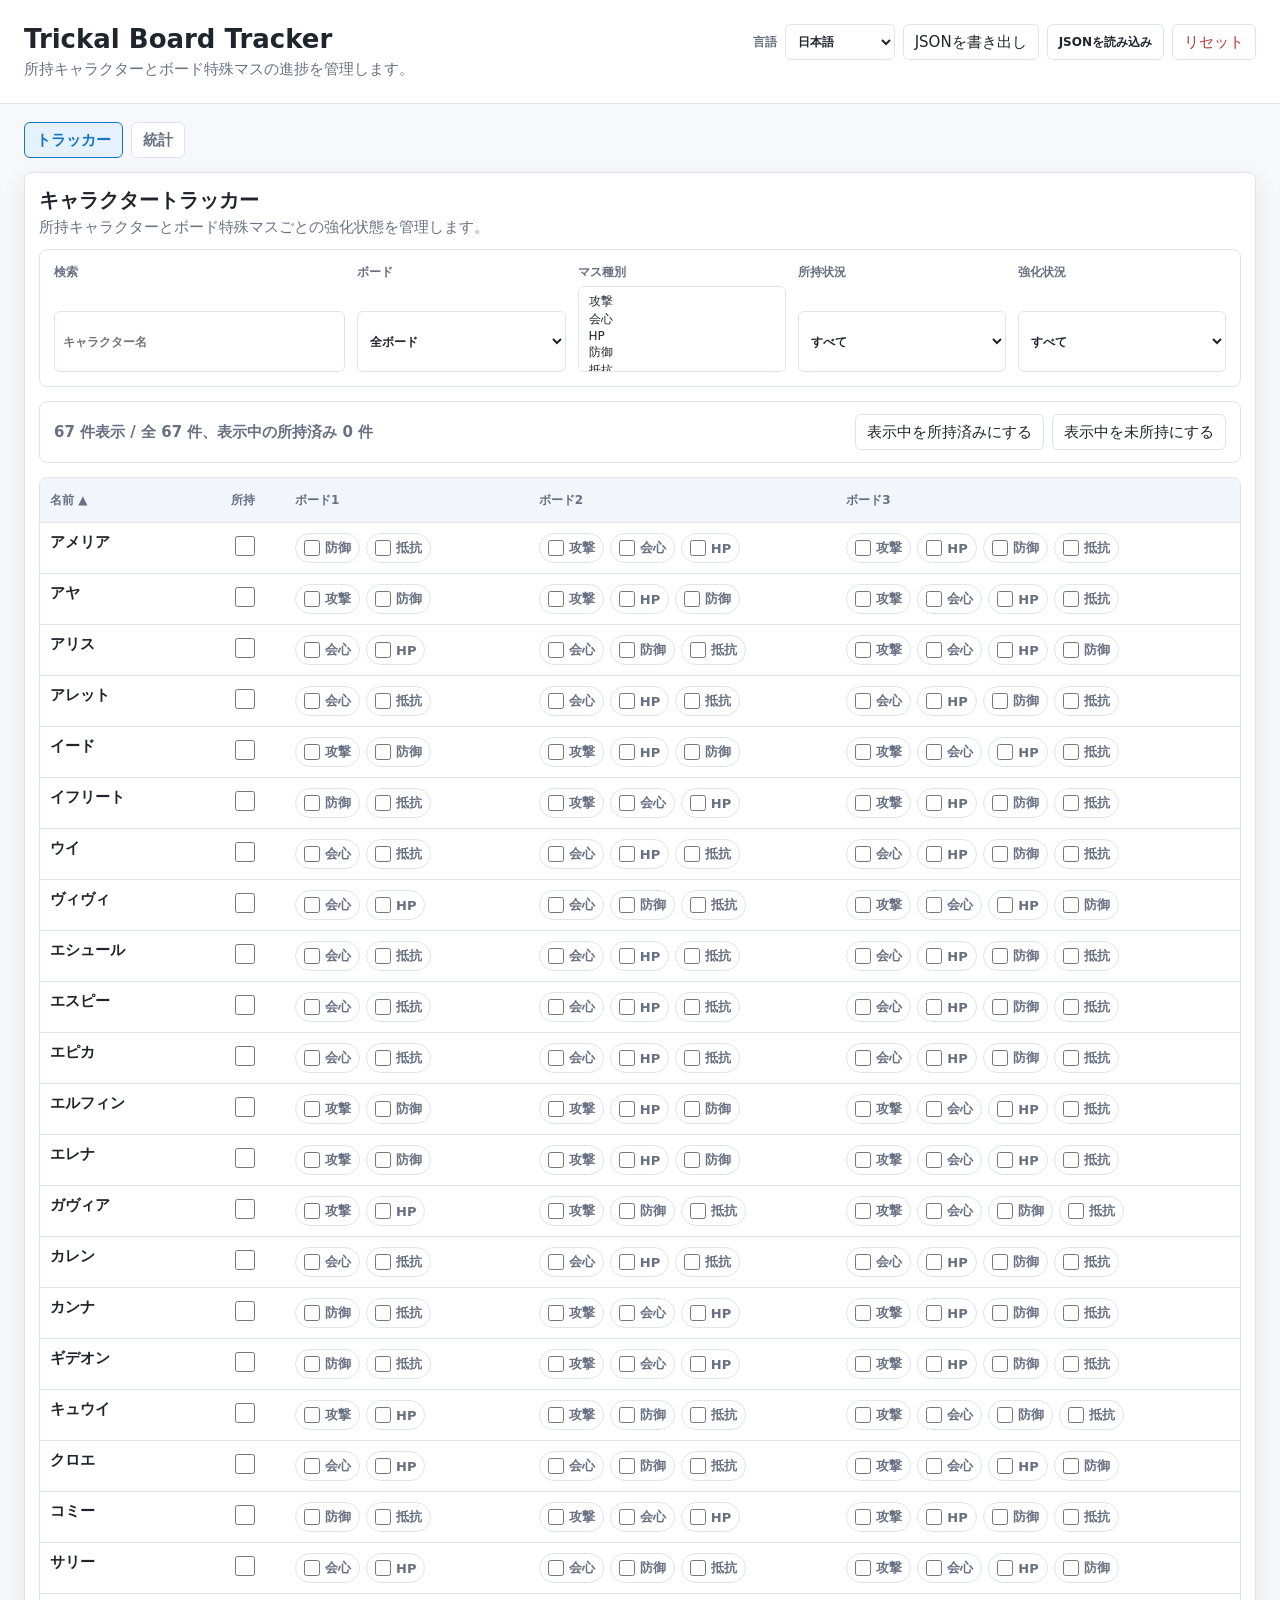
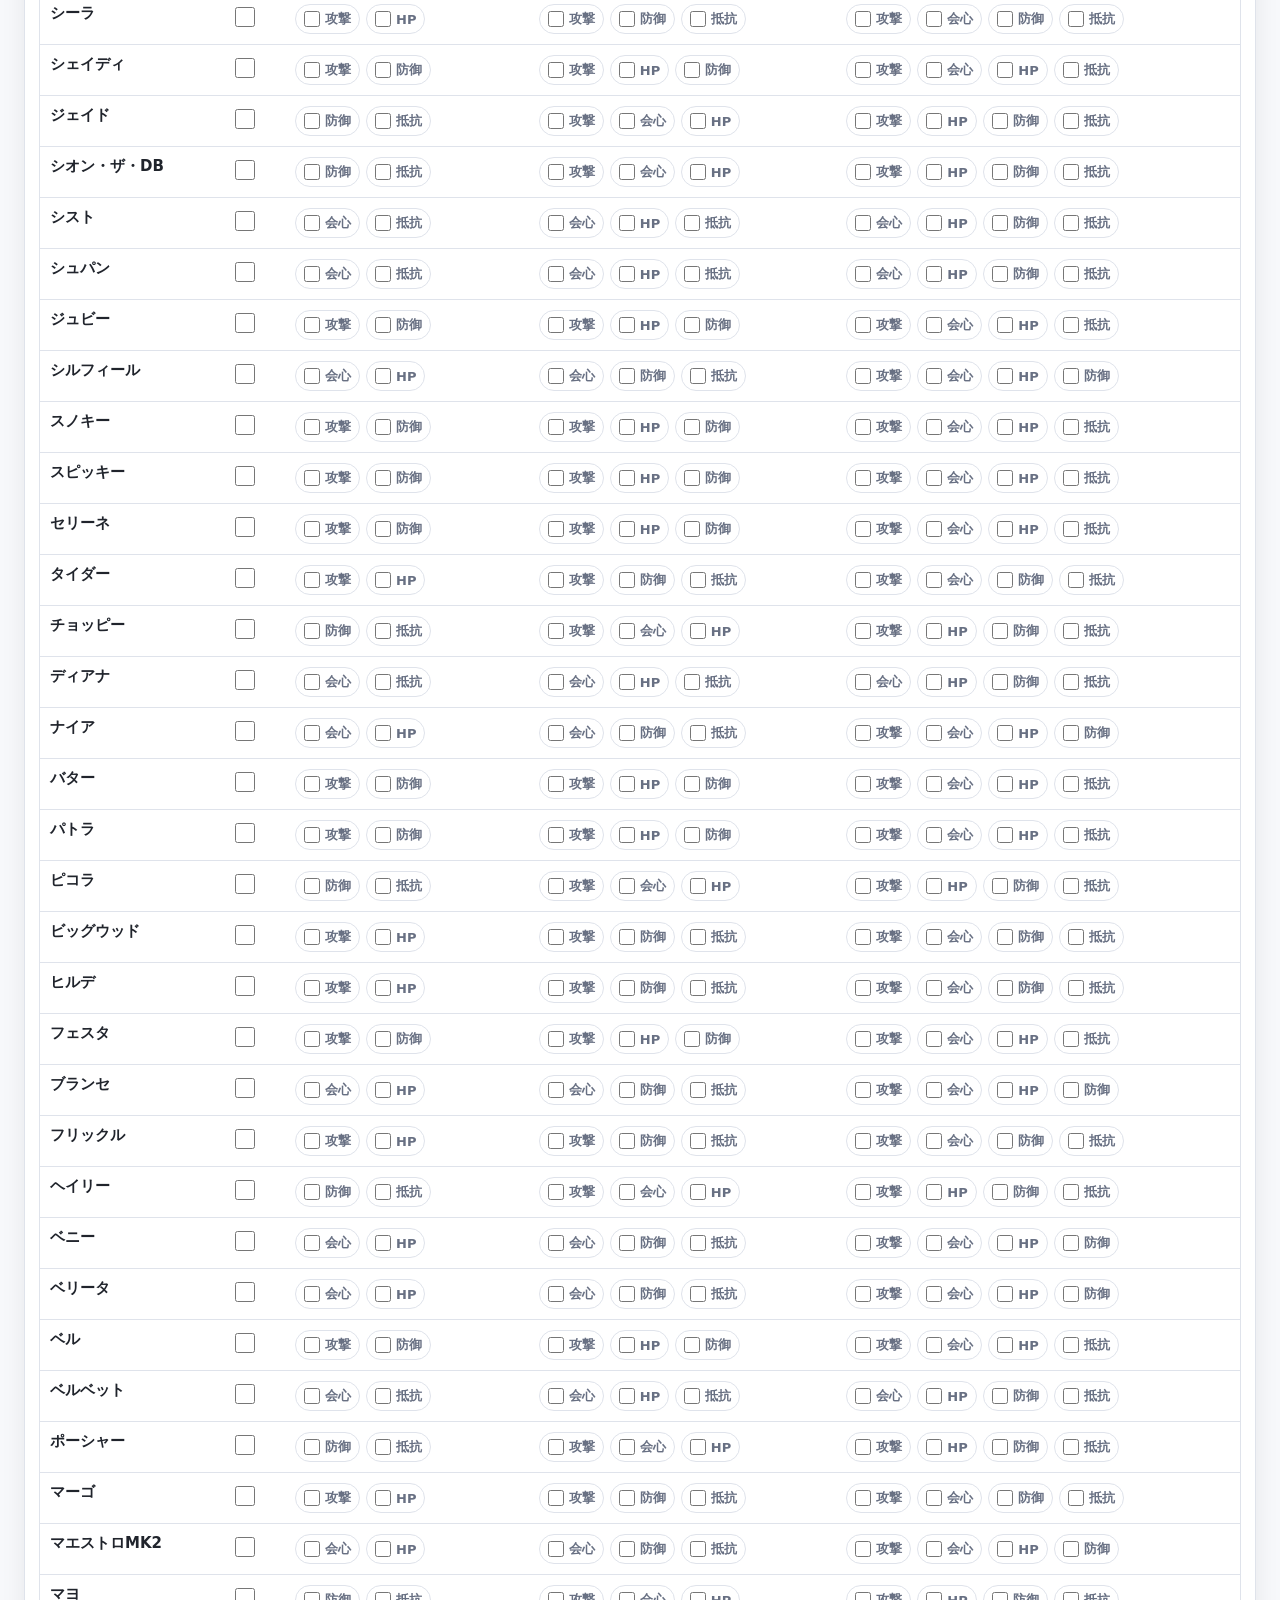
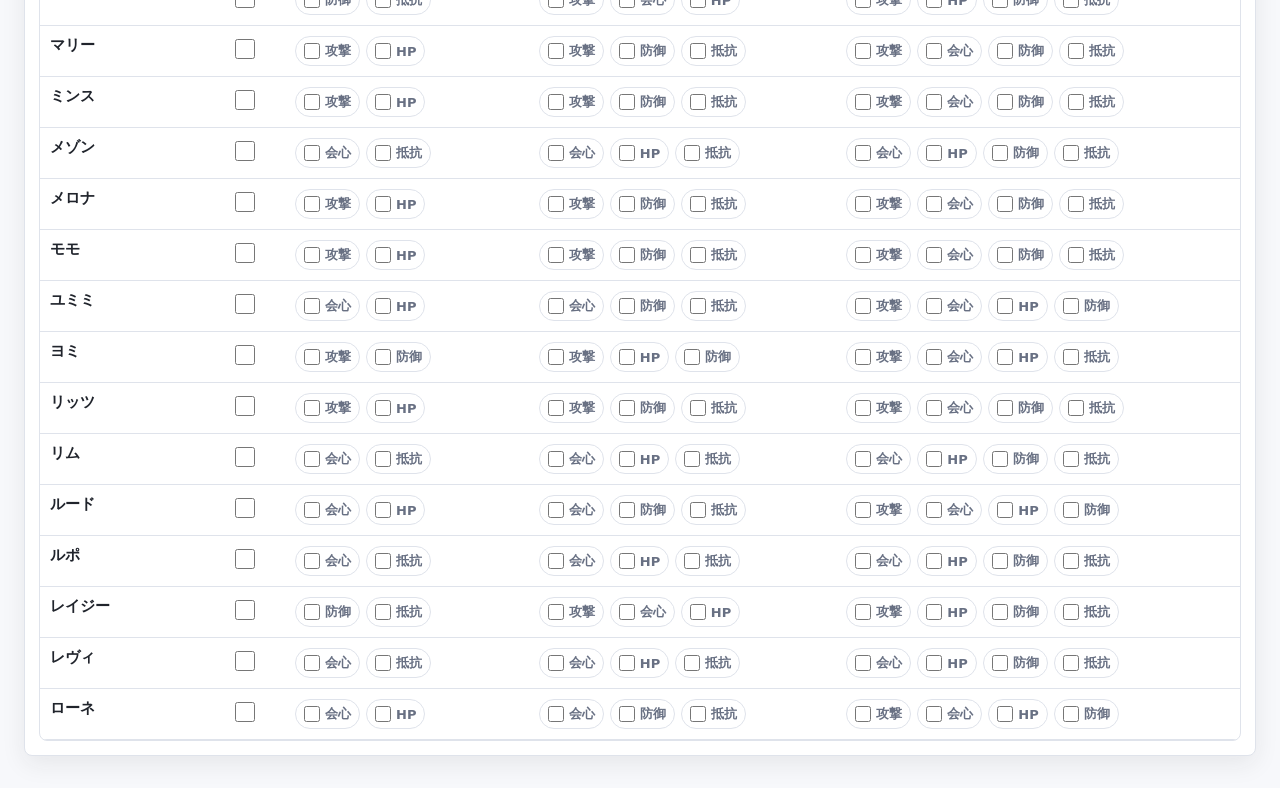
==== index.html @ 04f8f13d "Initial commit" ====
<!doctype html>
<html lang="ja">
<head>
  <meta charset="utf-8">
  <meta name="viewport" content="width=device-width, initial-scale=1">
  <title data-i18n="app.title">Trickal Board Tracker</title>
  <link rel="stylesheet" href="./styles.css">
</head>
<body>
  <header class="app-header">
    <div>
      <h1 data-i18n="app.title">Trickal Board Tracker</h1>
      <p data-i18n="app.subtitle">Owned characters and per-cell board upgrade planning.</p>
    </div>
    <div class="header-actions">
      <label class="language-control">
        <span data-i18n="language.label">Language</span>
        <select id="languageSelect">
          <option value="ja">日本語</option>
          <option value="en">English</option>
          <option value="zh-Hant">繁體中文</option>
        </select>
      </label>
      <button id="exportState" type="button" data-i18n="action.export">Export JSON</button>
      <label class="file-button">
        <span data-i18n="action.import">Import JSON</span>
        <input id="importState" type="file" accept="application/json,.json">
      </label>
      <button id="resetState" type="button" class="danger" data-i18n="action.reset">Reset</button>
    </div>
  </header>

  <main>
    <nav class="page-tabs" aria-label="Page sections">
      <button class="tab-button active" type="button" data-page-tab="tracker" data-i18n="tab.tracker">Tracker</button>
      <button class="tab-button" type="button" data-page-tab="stats" data-i18n="tab.statistics">Statistics</button>
    </nav>

    <section class="tab-panel" data-page-panel="stats" hidden>
    <section class="stats-panel" aria-label="Board statistics">
      <div class="section-heading">
        <div>
          <h2 data-i18n="stats.title">Board Statistics</h2>
          <p data-i18n="stats.description">Independent summary for special cells and 特級くれよん.</p>
        </div>
      </div>

      <div class="stats-filters" aria-label="Statistics filters">
        <label>
          <span data-i18n="filter.statsCell">Stats cell type</span>
          <select id="statsCellFilter" multiple></select>
        </label>
        <label>
          <span data-i18n="filter.statsOwnership">Stats ownership</span>
          <select id="statsOwnedFilter">
            <option value="all" data-i18n="option.all">All</option>
            <option value="owned" data-i18n="option.owned">Owned</option>
            <option value="unowned" data-i18n="option.unowned">Unowned</option>
          </select>
        </label>
      </div>

      <div class="sub-tabs" aria-label="Statistics board scope">
        <button class="sub-tab-button active" type="button" data-stats-board="all" data-i18n="board.all">All Boards</button>
        <button class="sub-tab-button" type="button" data-stats-board="board1" data-i18n="board.board1">Board 1</button>
        <button class="sub-tab-button" type="button" data-stats-board="board2" data-i18n="board.board2">Board 2</button>
        <button class="sub-tab-button" type="button" data-stats-board="board3" data-i18n="board.board3">Board 3</button>
      </div>

      <div class="stat-cards" id="statCards"></div>

      <div class="stats-breakdowns">
        <div class="breakdown">
          <h3 data-i18n="stats.byBoard">By Board</h3>
          <div class="mini-table-wrap">
            <table class="mini-table">
              <thead>
                <tr>
                  <th data-i18n="table.board">Board</th>
                  <th data-i18n="table.total">Total</th>
                  <th data-i18n="table.upgraded">Upgraded</th>
                  <th data-i18n="table.remaining">Remaining</th>
                  <th data-i18n="table.spent">Spent</th>
                  <th data-i18n="table.needed">Needed</th>
                </tr>
              </thead>
              <tbody id="boardStatsRows"></tbody>
            </table>
          </div>
        </div>
        <div class="breakdown">
          <h3 data-i18n="stats.byCell">By Cell Type</h3>
          <div class="mini-table-wrap">
            <table class="mini-table">
              <thead>
                <tr>
                  <th data-i18n="table.cell">Cell</th>
                  <th data-i18n="table.total">Total</th>
                  <th data-i18n="table.upgraded">Upgraded</th>
                  <th data-i18n="table.remaining">Remaining</th>
                  <th data-i18n="table.spent">Spent</th>
                  <th data-i18n="table.needed">Needed</th>
                </tr>
              </thead>
              <tbody id="cellStatsRows"></tbody>
            </table>
          </div>
        </div>
        <div class="breakdown matrix-breakdown">
          <h3 data-i18n="stats.matrix">Board x Cell</h3>
          <div class="mini-table-wrap">
            <table class="mini-table">
              <thead>
                <tr>
                  <th data-i18n="table.board">Board</th>
                  <th data-i18n="table.cell">Cell</th>
                  <th data-i18n="table.total">Total</th>
                  <th data-i18n="table.upgraded">Upgraded</th>
                  <th data-i18n="table.remaining">Remaining</th>
                  <th data-i18n="table.spent">Spent</th>
                  <th data-i18n="table.needed">Needed</th>
                </tr>
              </thead>
              <tbody id="matrixStatsRows"></tbody>
            </table>
          </div>
        </div>
      </div>
    </section>
    </section>

    <section class="tab-panel active" data-page-panel="tracker">
    <section class="tracker-panel" aria-label="Character tracker">
      <div class="section-heading tracker-heading">
        <div>
          <h2 data-i18n="tracker.title">Character Tracker</h2>
          <p data-i18n="tracker.description">Track owned characters and individual board special-cell upgrades.</p>
        </div>
      </div>

      <section class="filters" aria-label="Filters">
        <label>
          <span data-i18n="filter.search">Search</span>
          <input id="searchInput" type="search" placeholder="Character name" data-i18n-placeholder="filter.searchPlaceholder">
        </label>
        <label>
          <span data-i18n="filter.board">Board</span>
          <select id="boardFilter">
            <option value="all" data-i18n="board.all">All boards</option>
            <option value="board1" data-i18n="board.board1">Board 1</option>
            <option value="board2" data-i18n="board.board2">Board 2</option>
            <option value="board3" data-i18n="board.board3">Board 3</option>
          </select>
        </label>
        <label>
          <span data-i18n="filter.cell">Cell type</span>
          <select id="cellFilter" multiple></select>
        </label>
        <label>
          <span data-i18n="filter.ownership">Ownership</span>
          <select id="ownedFilter">
            <option value="all" data-i18n="option.all">All</option>
            <option value="owned" data-i18n="option.owned">Owned</option>
            <option value="unowned" data-i18n="option.unowned">Unowned</option>
          </select>
        </label>
        <label>
          <span data-i18n="filter.upgradeStatus">Upgrade status</span>
          <select id="upgradeFilter">
            <option value="all" data-i18n="option.all">All</option>
            <option value="has-upgraded" data-i18n="option.hasUpgraded">Has upgraded cells</option>
            <option value="has-unupgraded" data-i18n="option.hasUnupgraded">Has unupgraded visible cells</option>
            <option value="fully-upgraded" data-i18n="option.fullyUpgraded">Fully upgraded for filter</option>
          </select>
        </label>
      </section>

    <section class="toolbar" aria-label="Visible row actions">
      <div id="summaryText" class="summary"></div>
      <div class="toolbar-actions">
        <button id="markVisibleOwned" type="button" data-i18n="action.markVisibleOwned">Mark Visible Owned</button>
        <button id="markVisibleUnowned" type="button" data-i18n="action.markVisibleUnowned">Mark Visible Unowned</button>
      </div>
    </section>

    <section class="table-wrap" aria-label="Character board options">
      <table>
        <thead>
          <tr>
            <th data-sort-column="name" aria-sort="ascending"><button class="sort-button" type="button" data-i18n="table.name">Name</button></th>
            <th data-sort-column="owned" aria-sort="none"><button class="sort-button" type="button" data-i18n="table.owned">Owned</button></th>
            <th data-sort-column="board1" aria-sort="none"><button class="sort-button" type="button" data-i18n="board.board1">Board 1</button></th>
            <th data-sort-column="board2" aria-sort="none"><button class="sort-button" type="button" data-i18n="board.board2">Board 2</button></th>
            <th data-sort-column="board3" aria-sort="none"><button class="sort-button" type="button" data-i18n="board.board3">Board 3</button></th>
          </tr>
        </thead>
        <tbody id="characterRows"></tbody>
      </table>
      <p id="emptyState" class="empty" hidden data-i18n="empty.noCharacters">No characters match the current filters.</p>
    </section>
    </section>
    </section>
  </main>

  <template id="rowTemplate">
    <tr>
      <td class="name-cell"></td>
      <td class="owned-cell"></td>
      <td class="board-cell" data-board="board1"></td>
      <td class="board-cell" data-board="board2"></td>
      <td class="board-cell" data-board="board3"></td>
    </tr>
  </template>

  <script src="./data/i18n.js"></script>
  <script src="./data/board-data.js"></script>
  <script src="./data/characters.js"></script>
  <script src="./app.js"></script>
</body>
</html>
---- styles.css ----
:root {
  color-scheme: light;
  --bg: #f7f8fb;
  --panel: #ffffff;
  --text: #20242c;
  --muted: #687083;
  --line: #dfe3eb;
  --accent: #1377c5;
  --accent-soft: #e6f2fb;
  --done: #247a4d;
  --done-soft: #e7f5ee;
  --danger: #b73737;
  --shadow: 0 8px 24px rgba(32, 36, 44, 0.08);
}

* {
  box-sizing: border-box;
}

body {
  margin: 0;
  background: var(--bg);
  color: var(--text);
  font-family: system-ui, -apple-system, BlinkMacSystemFont, "Segoe UI", sans-serif;
  font-size: 15px;
}

button,
input,
select {
  font: inherit;
}

button,
.file-button {
  border: 1px solid var(--line);
  border-radius: 6px;
  background: var(--panel);
  color: var(--text);
  cursor: pointer;
  min-height: 36px;
  padding: 7px 11px;
}

button:hover,
.file-button:hover {
  border-color: var(--accent);
}

button.danger {
  color: var(--danger);
}

.app-header {
  display: flex;
  align-items: flex-start;
  justify-content: space-between;
  gap: 20px;
  padding: 24px;
  border-bottom: 1px solid var(--line);
  background: var(--panel);
}

.app-header h1 {
  margin: 0;
  font-size: 26px;
  letter-spacing: 0;
}

.app-header p {
  margin: 6px 0 0;
  color: var(--muted);
}

.header-actions,
.toolbar-actions {
  display: flex;
  flex-wrap: wrap;
  gap: 8px;
}

.language-control {
  align-items: center;
  display: grid;
  grid-template-columns: auto minmax(110px, 1fr);
  gap: 8px;
}

.language-control select {
  min-height: 36px;
}

.file-button {
  display: inline-flex;
  align-items: center;
  position: relative;
  overflow: hidden;
}

.file-button input {
  position: absolute;
  inset: 0;
  opacity: 0;
  cursor: pointer;
}

main {
  padding: 18px 24px 32px;
}

.page-tabs,
.sub-tabs {
  display: flex;
  flex-wrap: wrap;
  gap: 8px;
}

.page-tabs {
  margin-bottom: 14px;
}

.sub-tabs {
  margin-top: 12px;
}

.tab-button,
.sub-tab-button {
  background: #fff;
  color: var(--muted);
  font-weight: 700;
}

.tab-button.active,
.sub-tab-button.active {
  border-color: var(--accent);
  background: var(--accent-soft);
  color: var(--accent);
}

.tab-panel[hidden] {
  display: none;
}

.stats-panel,
.tracker-panel,
.filters,
.toolbar,
.table-wrap {
  background: var(--panel);
  border: 1px solid var(--line);
  border-radius: 8px;
  box-shadow: var(--shadow);
}

.stats-panel,
.tracker-panel {
  padding: 14px;
}

.section-heading {
  display: flex;
  align-items: flex-start;
  justify-content: space-between;
  gap: 16px;
  margin-bottom: 12px;
}

.section-heading h2 {
  margin: 0;
  font-size: 20px;
  letter-spacing: 0;
}

.section-heading p {
  margin: 4px 0 0;
  color: var(--muted);
}

.tracker-heading {
  margin-bottom: 12px;
}

.filters {
  display: grid;
  grid-template-columns: minmax(180px, 1.4fr) repeat(4, minmax(130px, 1fr));
  gap: 12px;
  padding: 14px;
  box-shadow: none;
}

.stats-filters {
  display: grid;
  grid-template-columns: repeat(2, minmax(140px, 1fr));
  gap: 12px;
}

.stat-cards {
  display: grid;
  grid-template-columns: repeat(6, minmax(120px, 1fr));
  gap: 10px;
  margin-top: 14px;
}

.stat-card {
  border: 1px solid var(--line);
  border-radius: 8px;
  background: #fbfcfe;
  padding: 10px;
}

.stat-card strong {
  display: block;
  margin-top: 4px;
  font-size: 22px;
  line-height: 1.15;
}

.stat-card span {
  color: var(--muted);
  font-size: 12px;
  font-weight: 700;
}

.stats-breakdowns {
  display: grid;
  grid-template-columns: repeat(2, minmax(0, 1fr));
  gap: 14px;
  margin-top: 14px;
}

.breakdown {
  min-width: 0;
}

.matrix-breakdown {
  grid-column: 1 / -1;
}

.breakdown h3 {
  margin: 0 0 8px;
  color: var(--muted);
  font-size: 13px;
  text-transform: uppercase;
}

.mini-table-wrap {
  overflow-x: auto;
  border: 1px solid var(--line);
  border-radius: 8px;
}

.mini-table {
  min-width: 0;
  font-size: 13px;
}

.mini-table th,
.mini-table td {
  padding: 8px;
}

.mini-table th {
  position: static;
}

.mini-table td:not(:first-child),
.mini-table th:not(:first-child) {
  text-align: right;
}

label {
  display: grid;
  gap: 5px;
  color: var(--muted);
  font-size: 12px;
  font-weight: 650;
}

input,
select {
  width: 100%;
  min-height: 36px;
  border: 1px solid var(--line);
  border-radius: 6px;
  background: #fff;
  color: var(--text);
  padding: 6px 8px;
}

select[multiple] {
  min-height: 84px;
}

.toolbar {
  display: flex;
  align-items: center;
  justify-content: space-between;
  gap: 16px;
  margin-top: 14px;
  padding: 12px 14px;
  box-shadow: none;
}

.summary {
  color: var(--muted);
  font-weight: 650;
}

.table-wrap {
  margin-top: 14px;
  overflow-x: auto;
  box-shadow: none;
}

table {
  width: 100%;
  min-width: 820px;
  border-collapse: collapse;
}

th,
td {
  border-bottom: 1px solid var(--line);
  padding: 10px;
  text-align: left;
  vertical-align: top;
}

th {
  position: sticky;
  top: 0;
  z-index: 1;
  background: #f2f5f9;
  font-size: 12px;
  text-transform: uppercase;
  color: var(--muted);
}

.sort-button {
  display: inline-flex;
  align-items: center;
  justify-content: flex-start;
  min-height: 24px;
  width: 100%;
  border: 0;
  border-radius: 4px;
  background: transparent;
  padding: 0;
  color: inherit;
  font: inherit;
  letter-spacing: inherit;
  text-align: left;
  text-transform: inherit;
  cursor: pointer;
}

.sort-button:focus-visible {
  outline: 2px solid var(--accent);
  outline-offset: 2px;
}

.sort-button:hover {
  color: var(--text);
}

tbody tr:hover {
  background: #fbfcfe;
}

.name-cell {
  font-weight: 750;
  white-space: nowrap;
}

.owned-control {
  display: inline-flex;
  align-items: center;
  justify-content: center;
}

.owned-control input {
  width: 20px;
  height: 20px;
  min-height: 20px;
}

.cell-list {
  display: flex;
  flex-wrap: wrap;
  gap: 6px;
  min-width: 160px;
}

.cell-chip {
  display: inline-flex;
  align-items: center;
  gap: 5px;
  min-height: 30px;
  border: 1px solid var(--line);
  border-radius: 999px;
  background: #fff;
  padding: 4px 8px;
  color: var(--muted);
  font-size: 13px;
  font-weight: 650;
}

.cell-chip input {
  width: 16px;
  height: 16px;
  min-height: 16px;
  margin: 0;
}

.cell-chip.upgraded {
  border-color: #98d4b5;
  background: var(--done-soft);
  color: var(--done);
}

.empty {
  margin: 0;
  padding: 24px;
  color: var(--muted);
  text-align: center;
}

@media (max-width: 980px) {
  .app-header,
  .toolbar {
    flex-direction: column;
    align-items: stretch;
  }

  .filters {
    grid-template-columns: repeat(2, minmax(0, 1fr));
  }

  .stats-filters,
  .stat-cards,
  .stats-breakdowns {
    grid-template-columns: repeat(2, minmax(0, 1fr));
  }

  .matrix-breakdown {
    grid-column: auto;
  }
}

@media (max-width: 640px) {
  .app-header,
  main {
    padding-left: 14px;
    padding-right: 14px;
  }

  .filters {
    grid-template-columns: 1fr;
  }

  .stats-filters,
  .stat-cards,
  .stats-breakdowns {
    grid-template-columns: 1fr;
  }

  .header-actions,
  .toolbar-actions {
    display: grid;
    grid-template-columns: 1fr;
  }
}
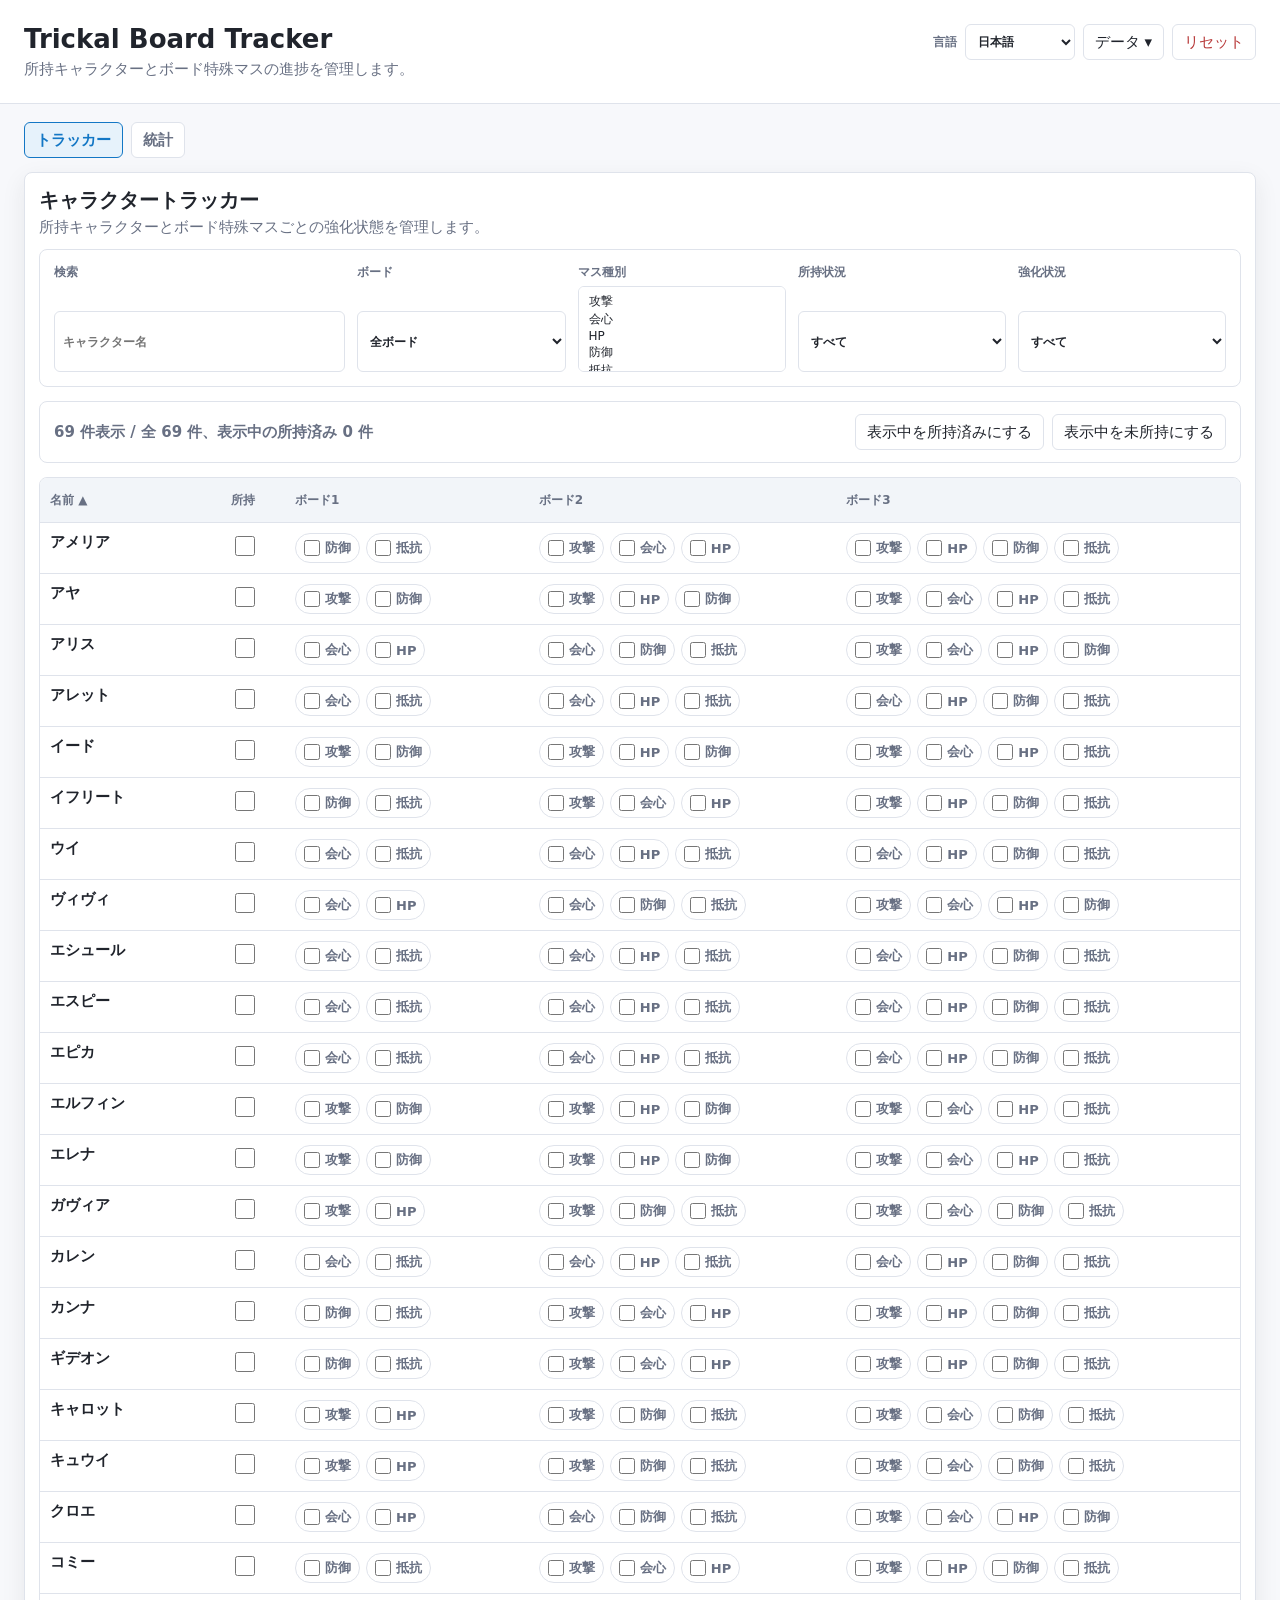
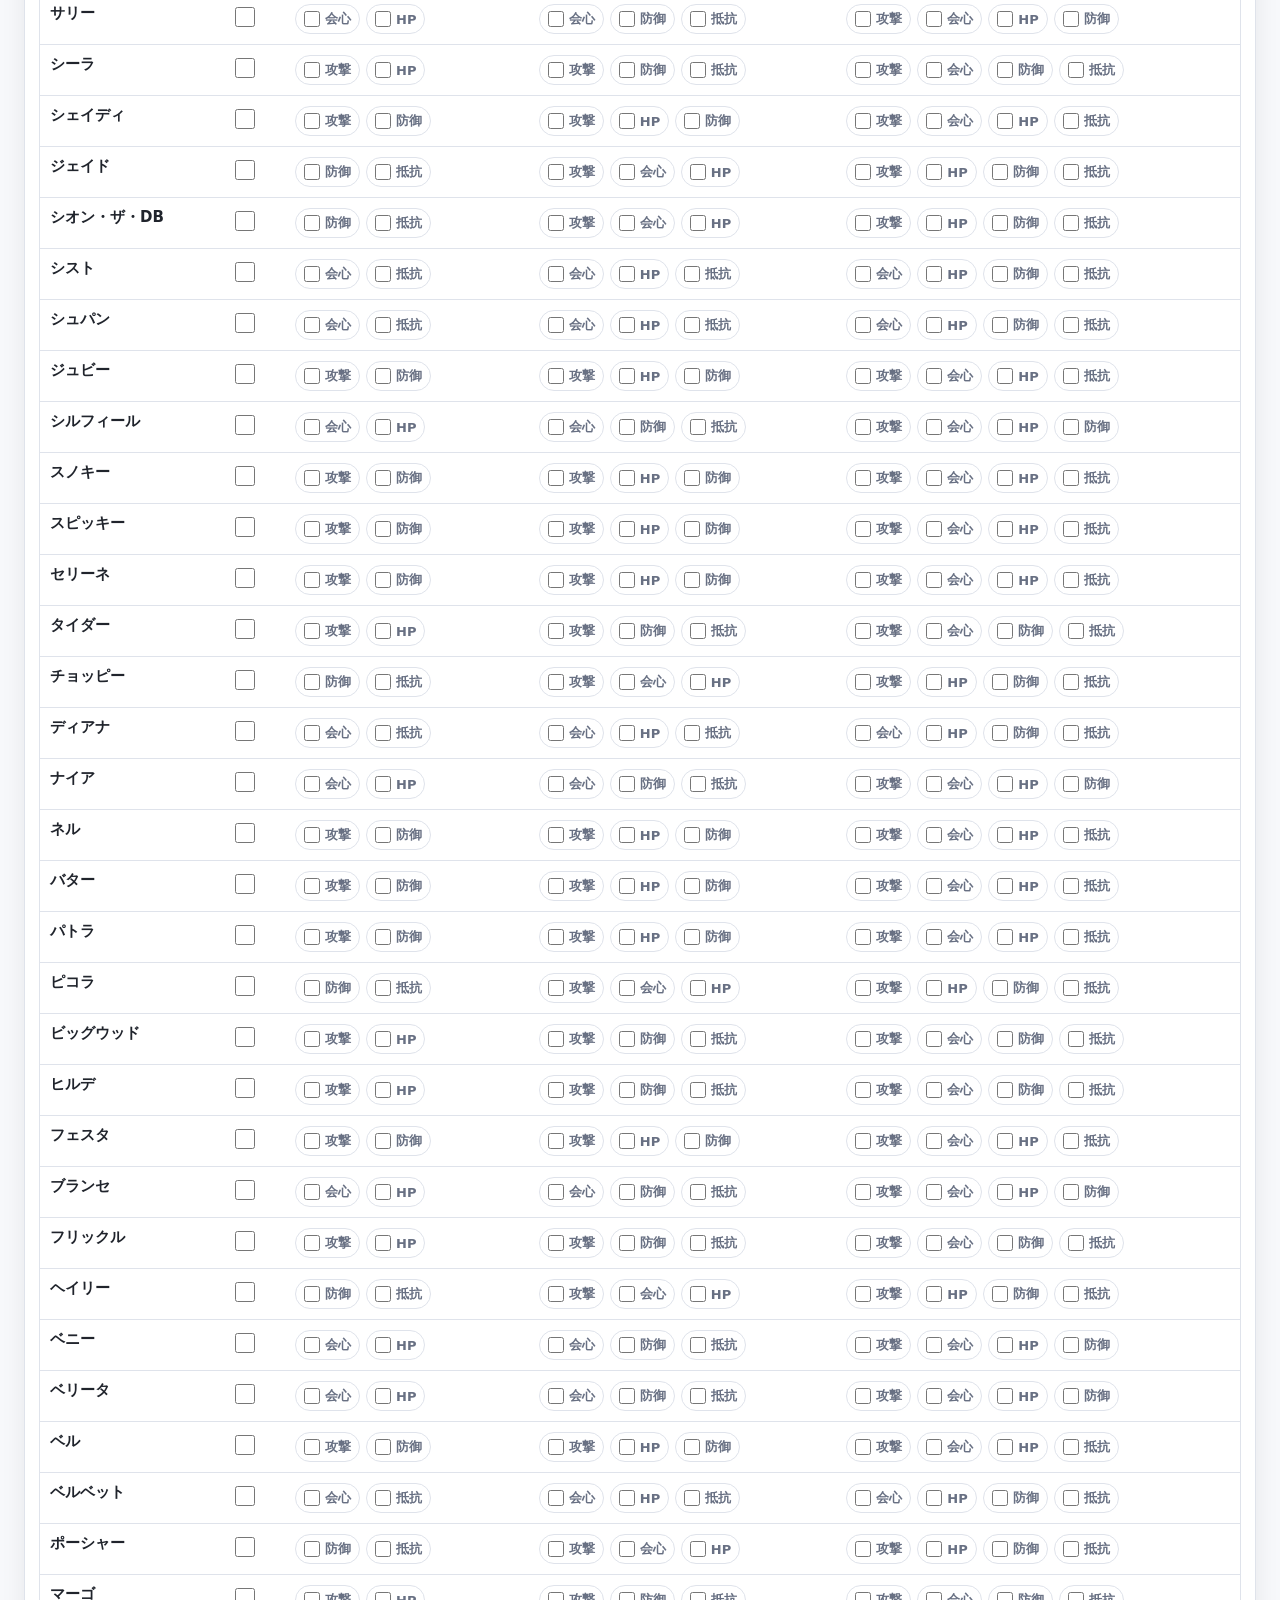
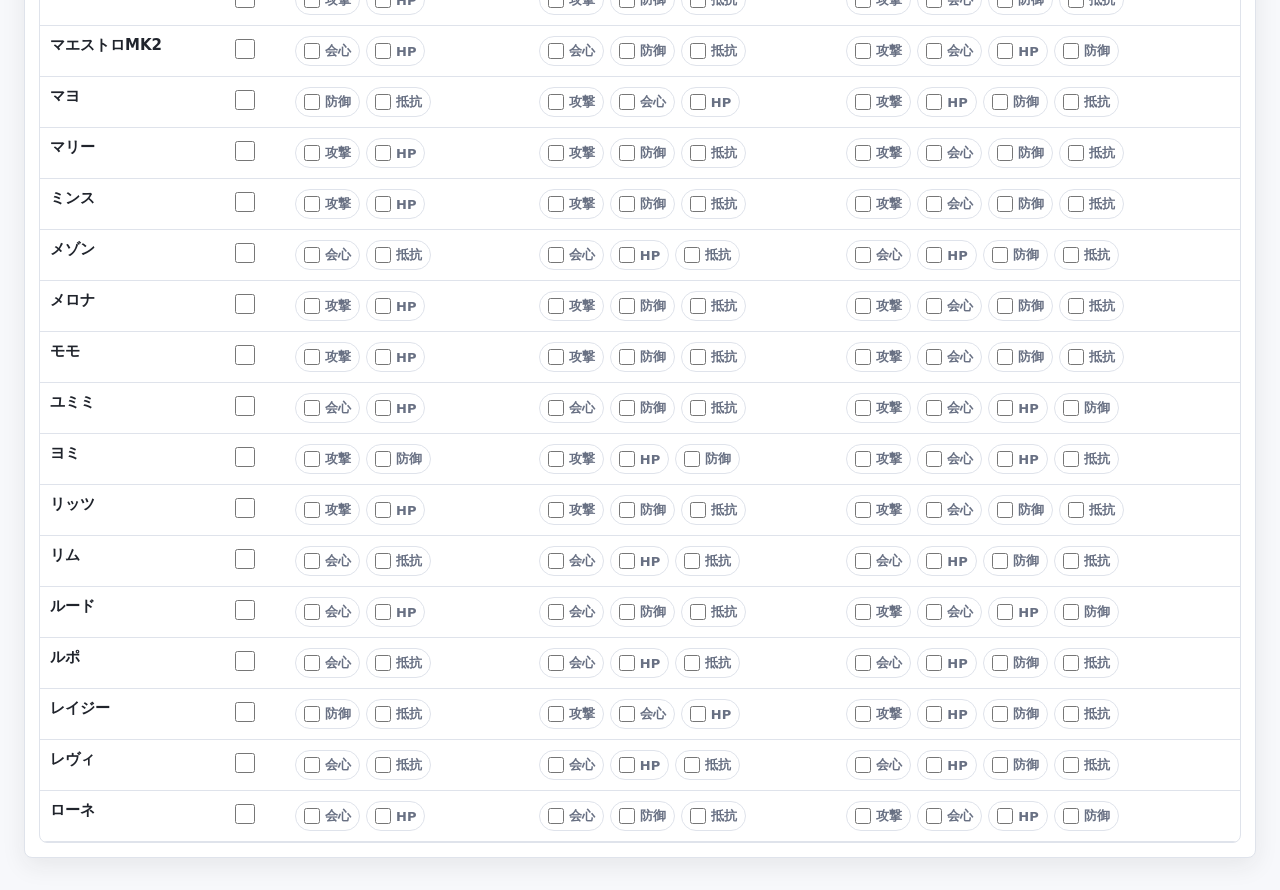
==== commit b97c0237: "Google Drive同期機能を追加し、データメニューを実装" ====
--- a/index.html
+++ b/index.html
@@ -21,11 +21,21 @@
           <option value="zh-Hant">繁體中文</option>
         </select>
       </label>
-      <button id="exportState" type="button" data-i18n="action.export">Export JSON</button>
-      <label class="file-button">
-        <span data-i18n="action.import">Import JSON</span>
-        <input id="importState" type="file" accept="application/json,.json">
-      </label>
+      <div id="dataMenu" class="data-menu">
+        <button id="dataMenuButton" class="data-menu-button" type="button" aria-haspopup="true" aria-expanded="false" data-i18n="action.dataMenu">Data</button>
+        <div id="dataMenuPanel" class="data-menu-panel" role="menu" hidden>
+          <button id="exportState" class="menu-item" type="button" role="menuitem" data-i18n="action.export">Export JSON</button>
+          <label id="importStateLabel" class="file-button menu-item" role="menuitem" tabindex="0">
+            <span data-i18n="action.import">Import JSON</span>
+            <input id="importState" type="file" accept="application/json,.json">
+          </label>
+          <div class="menu-separator" role="separator"></div>
+          <button id="connectDrive" class="menu-item" type="button" role="menuitem" data-i18n="action.driveConnect">Connect Google Drive</button>
+          <button id="saveDrive" class="menu-item" type="button" role="menuitem" data-i18n="action.driveSave">Save to Drive</button>
+          <button id="loadDrive" class="menu-item" type="button" role="menuitem" data-i18n="action.driveLoad">Load from Drive</button>
+          <span id="driveStatus" class="drive-status" role="status" aria-live="polite"></span>
+        </div>
+      </div>
       <button id="resetState" type="button" class="danger" data-i18n="action.reset">Reset</button>
     </div>
   </header>
@@ -215,6 +225,8 @@
   <script src="./data/i18n.js"></script>
   <script src="./data/board-data.js"></script>
   <script src="./data/characters.js"></script>
+  <script src="./data/google-config.js"></script>
+  <script src="https://accounts.google.com/gsi/client" async defer></script>
   <script src="./app.js"></script>
 </body>
 </html>
--- a/styles.css
+++ b/styles.css
@@ -74,6 +74,7 @@
 
 .header-actions,
 .toolbar-actions {
+  align-items: center;
   display: flex;
   flex-wrap: wrap;
   gap: 8px;
@@ -102,6 +103,80 @@
   inset: 0;
   opacity: 0;
   cursor: pointer;
+}
+
+.data-menu {
+  position: relative;
+}
+
+.data-menu-button::after {
+  content: " ▾";
+}
+
+.data-menu-panel {
+  position: absolute;
+  right: 0;
+  top: calc(100% + 6px);
+  z-index: 10;
+  display: grid;
+  min-width: 230px;
+  padding: 6px;
+  border: 1px solid var(--line);
+  border-radius: 8px;
+  background: var(--panel);
+  box-shadow: var(--shadow);
+}
+
+.data-menu-panel[hidden] {
+  display: none;
+}
+
+.data-menu:hover .data-menu-panel:not([hidden]) {
+  display: grid;
+}
+
+.menu-item {
+  width: 100%;
+  min-height: 34px;
+  border: 0;
+  border-radius: 6px;
+  background: transparent;
+  padding: 7px 9px;
+  color: var(--text);
+  font-size: 14px;
+  text-align: left;
+}
+
+.menu-item:hover,
+.menu-item:focus-visible {
+  background: var(--accent-soft);
+  color: var(--accent);
+  outline: 0;
+}
+
+.menu-item:disabled {
+  color: var(--muted);
+  cursor: not-allowed;
+  opacity: 0.65;
+}
+
+.file-button.menu-item {
+  display: flex;
+  border: 0;
+}
+
+.menu-separator {
+  height: 1px;
+  margin: 6px 2px;
+  background: var(--line);
+}
+
+.drive-status {
+  color: var(--muted);
+  font-size: 12px;
+  font-weight: 650;
+  max-width: 230px;
+  padding: 7px 9px 5px;
 }
 
 main {
@@ -469,4 +544,16 @@
     display: grid;
     grid-template-columns: 1fr;
   }
-}
+
+  .data-menu,
+  .data-menu-button {
+    width: 100%;
+  }
+
+  .data-menu-panel {
+    position: static;
+    margin-top: 6px;
+    min-width: 0;
+    width: 100%;
+  }
+}
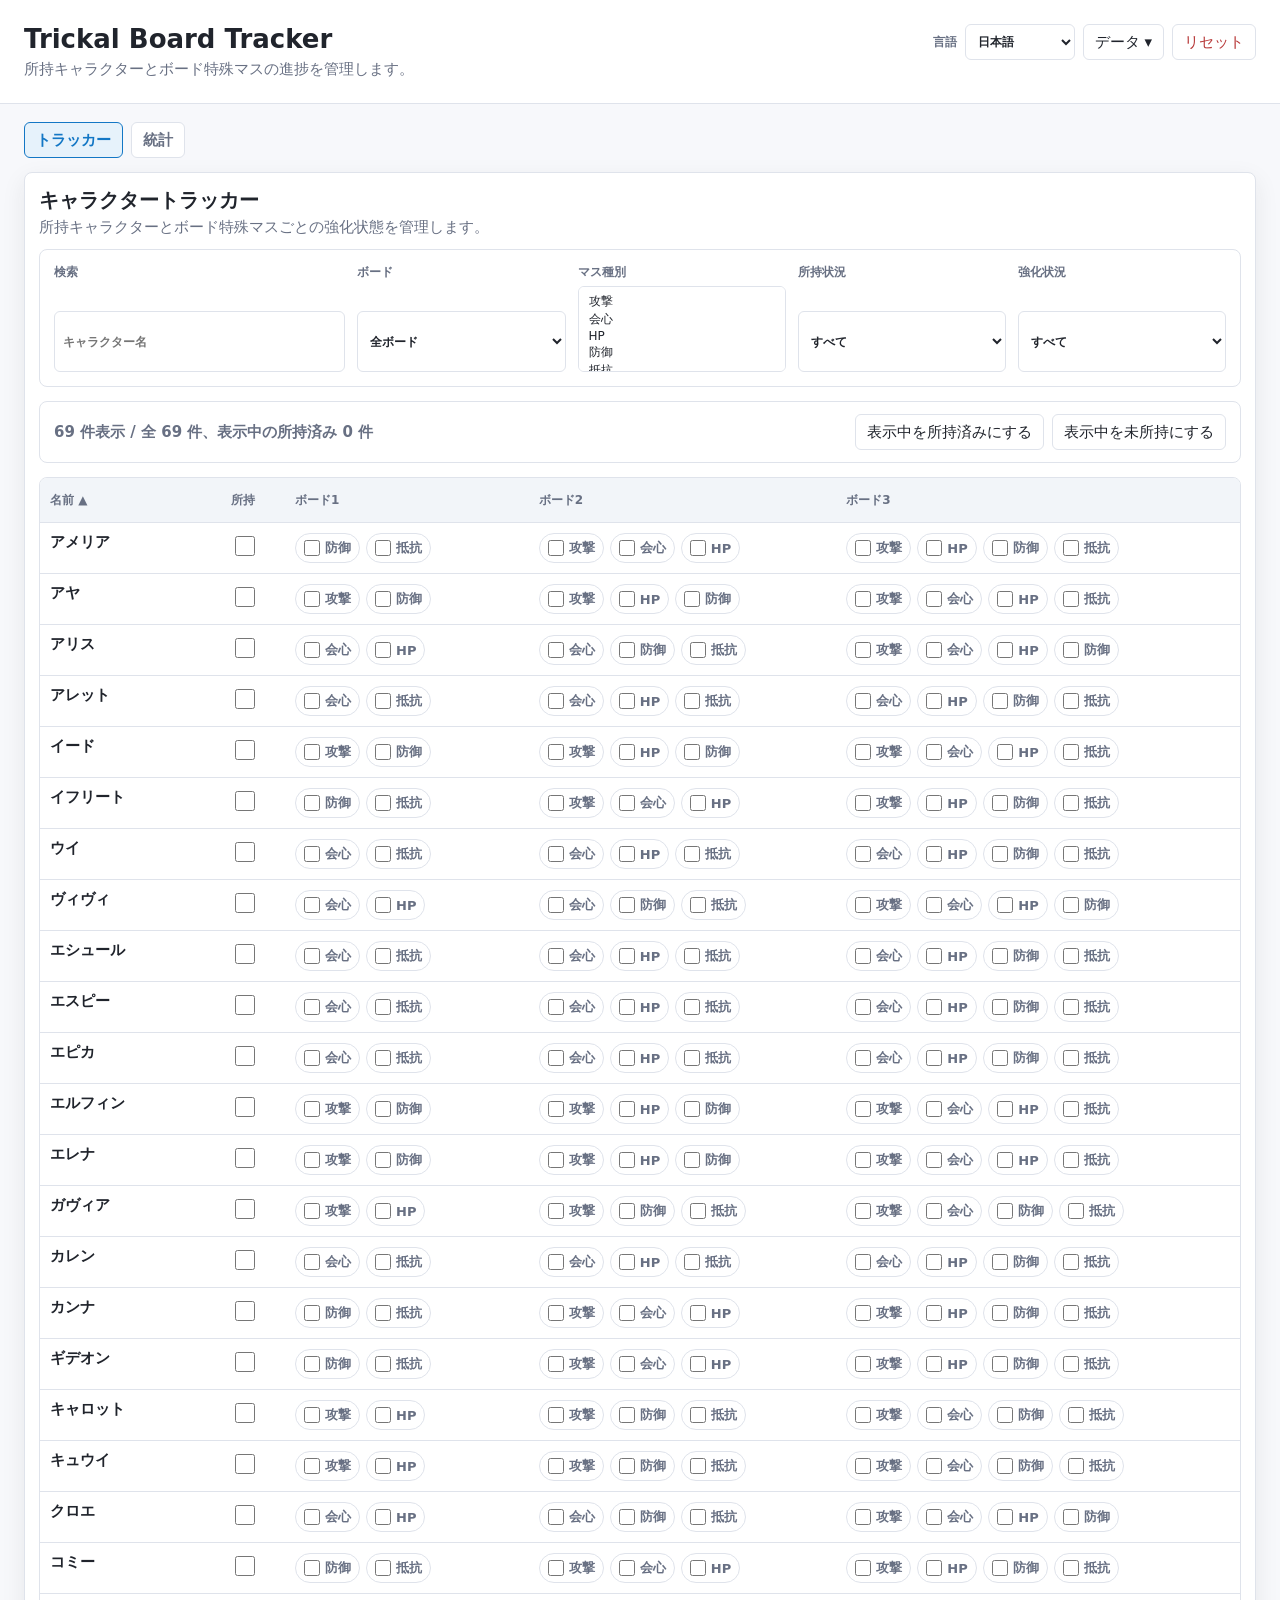
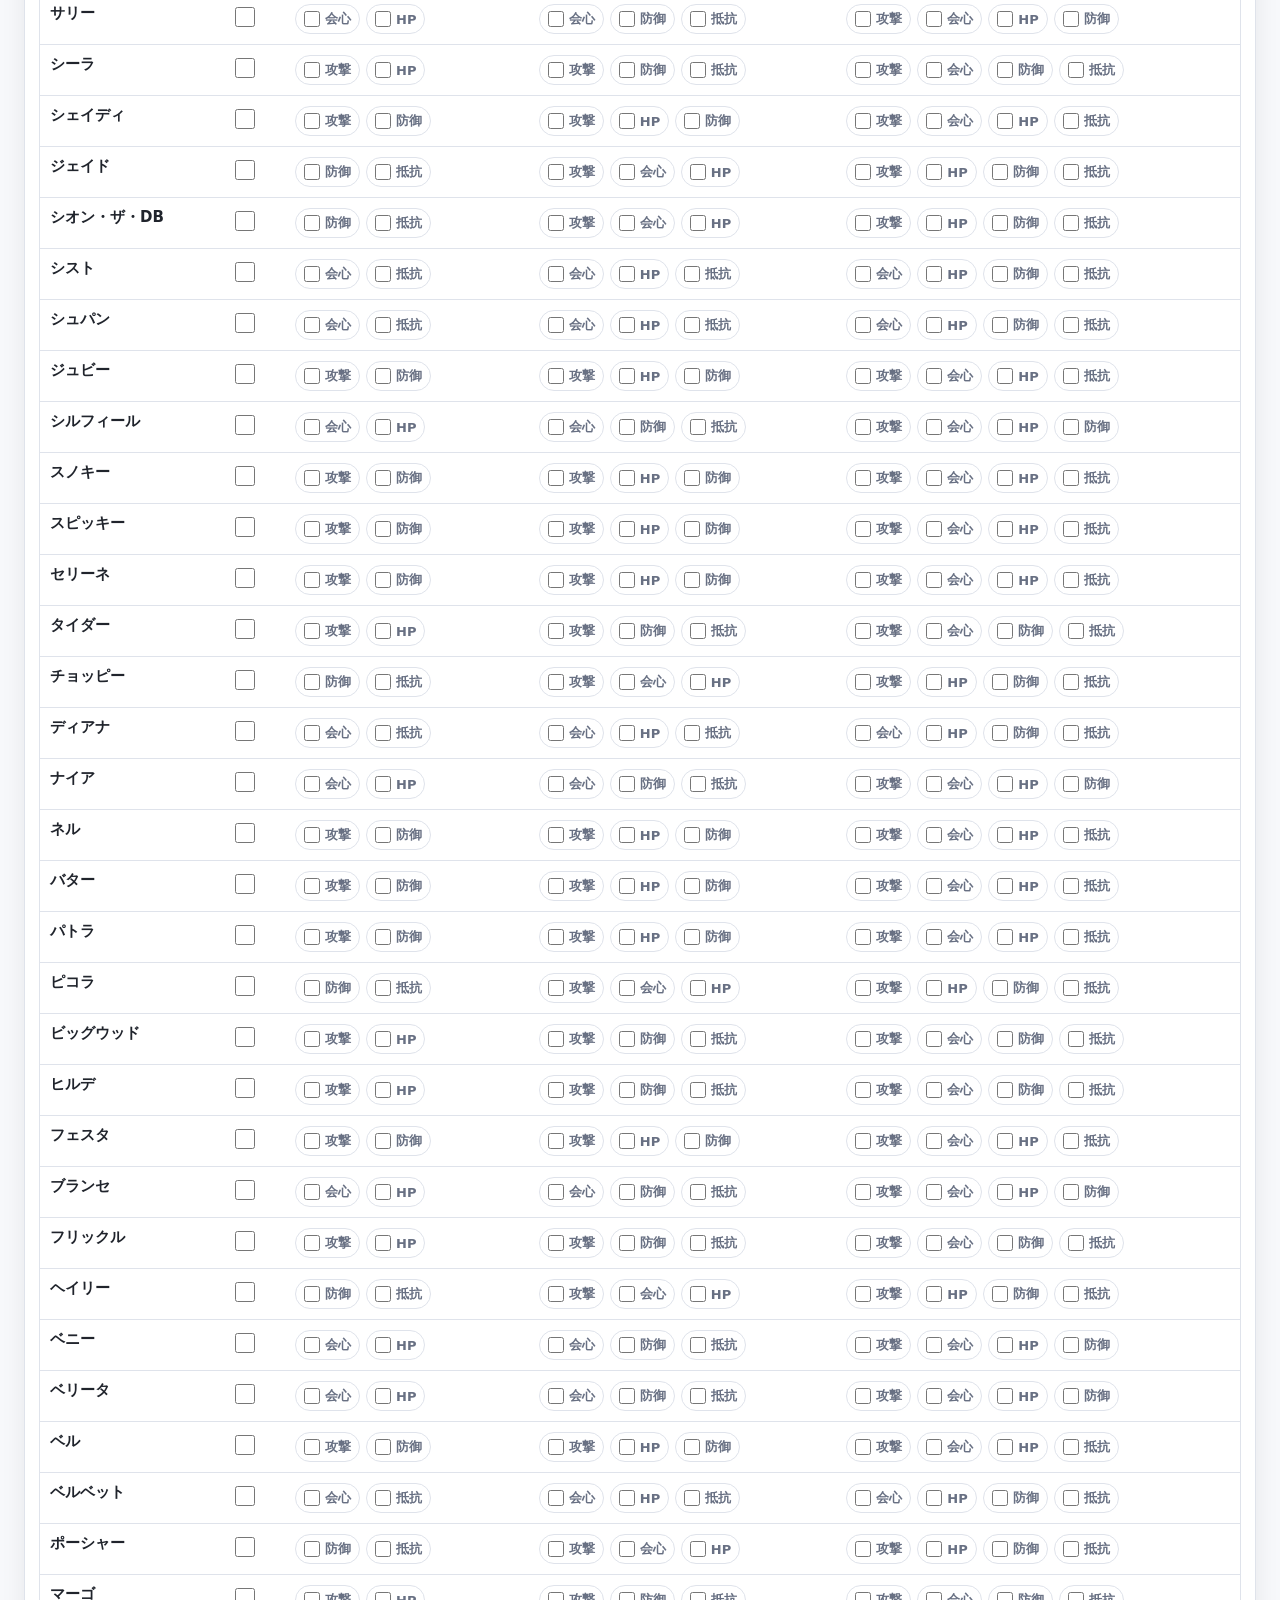
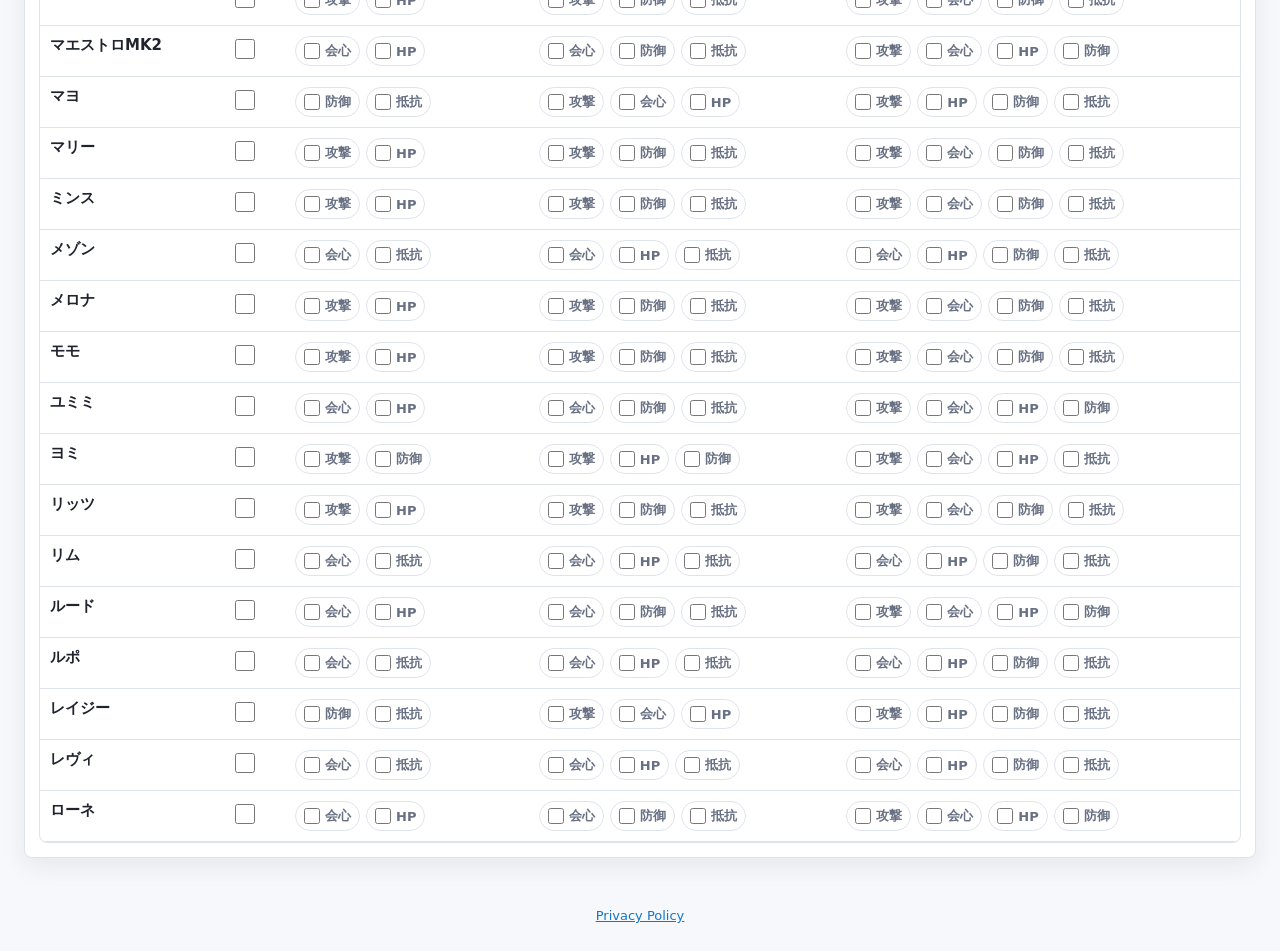
==== commit 7416af4d: "プライバシーポリシーを追加し、フッターにリンクを追加" ====
--- a/index.html
+++ b/index.html
@@ -212,6 +212,10 @@
     </section>
   </main>
 
+  <footer class="app-footer">
+    <a href="./privacy.html">Privacy Policy</a>
+  </footer>
+
   <template id="rowTemplate">
     <tr>
       <td class="name-cell"></td>
--- a/styles.css
+++ b/styles.css
@@ -42,8 +42,21 @@
   padding: 7px 11px;
 }
 
+.button-link {
+  display: inline-flex;
+  align-items: center;
+  min-height: 36px;
+  border: 1px solid var(--line);
+  border-radius: 6px;
+  background: var(--panel);
+  color: var(--text);
+  padding: 7px 11px;
+  text-decoration: none;
+}
+
 button:hover,
-.file-button:hover {
+.file-button:hover,
+.button-link:hover {
   border-color: var(--accent);
 }
 
@@ -500,6 +513,69 @@
   text-align: center;
 }
 
+.app-footer {
+  padding: 18px 24px 28px;
+  color: var(--muted);
+  font-size: 13px;
+  text-align: center;
+}
+
+.app-footer a,
+.policy-panel a {
+  color: var(--accent);
+}
+
+.policy-page {
+  display: flex;
+  justify-content: center;
+}
+
+.policy-panel {
+  width: min(860px, 100%);
+  border: 1px solid var(--line);
+  border-radius: 8px;
+  background: var(--panel);
+  box-shadow: var(--shadow);
+  padding: 24px;
+  line-height: 1.6;
+}
+
+.policy-panel section + section {
+  margin-top: 24px;
+}
+
+.policy-panel h2 {
+  margin: 0 0 8px;
+  font-size: 20px;
+  letter-spacing: 0;
+}
+
+.policy-panel p {
+  margin: 0 0 12px;
+}
+
+.policy-panel ul {
+  margin: 0 0 12px;
+  padding-left: 22px;
+}
+
+.policy-panel code {
+  font-family: ui-monospace, SFMono-Regular, Consolas, "Liberation Mono", monospace;
+}
+
+.policy-panel pre {
+  overflow-x: auto;
+  border: 1px solid var(--line);
+  border-radius: 6px;
+  background: #f2f5f9;
+  padding: 10px;
+}
+
+.policy-updated {
+  color: var(--muted);
+  font-weight: 650;
+}
+
 @media (max-width: 980px) {
   .app-header,
   .toolbar {
